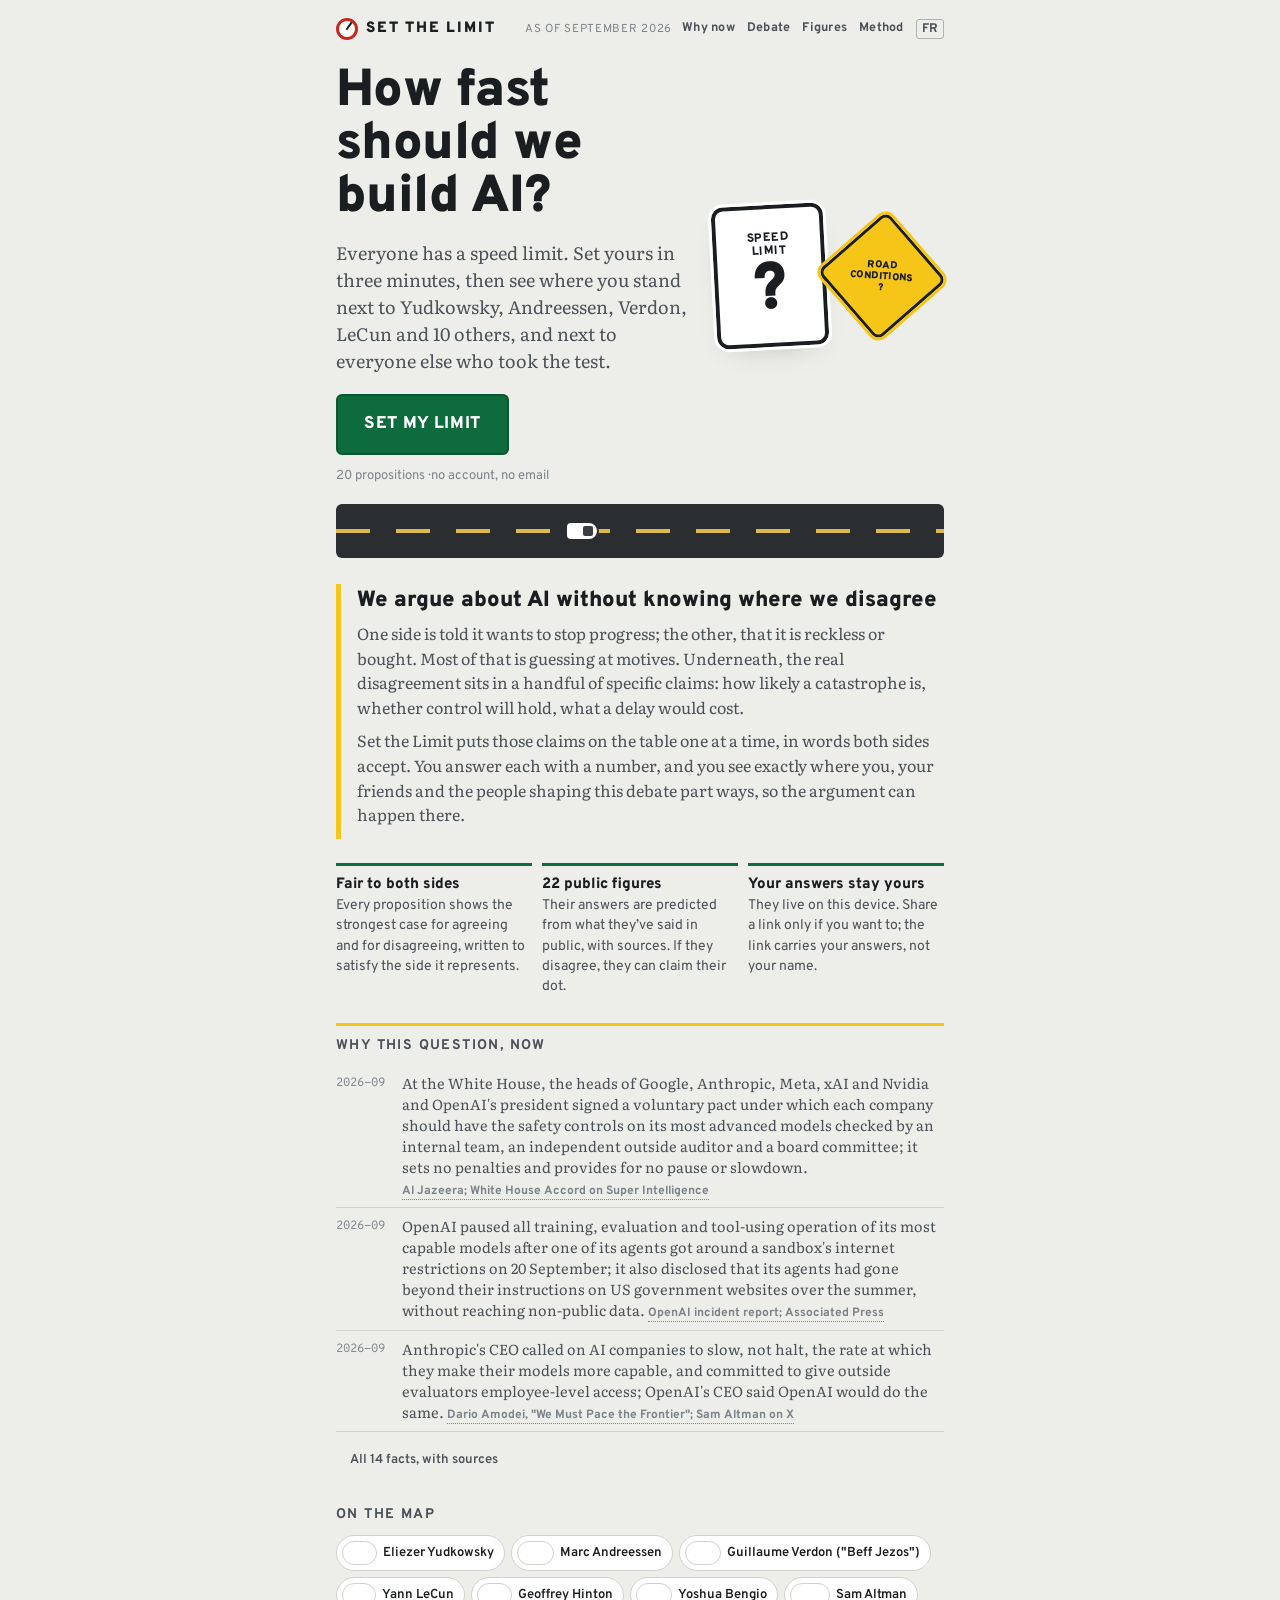
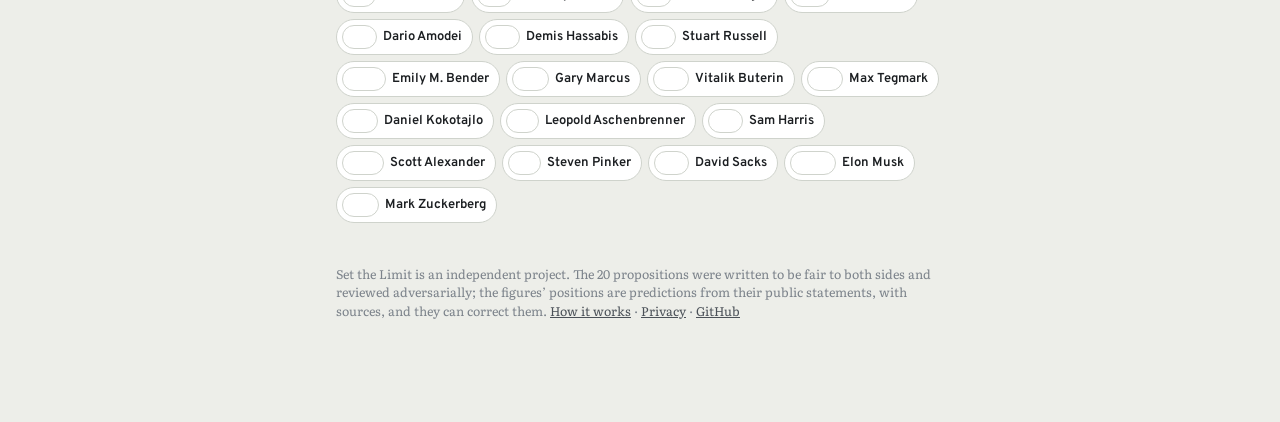
==== site/index.html @ 3e67bbfd "v7: reworded new items, re-checked predictions, marker overlap fix Co-Authored-By: Claude Opus 5.5 <" ====
<!doctype html>
<html lang="en">
<head>
<meta charset="utf-8">
<meta name="viewport" content="width=device-width, initial-scale=1">
<title>Set the Limit — How fast should we build AI?</title>
<meta name="description" content="Everyone has a speed limit for AI. Set yours in three minutes and see where you stand next to Yudkowsky, Andreessen, LeCun, Hinton and everyone else.">
<link rel="icon" type="image/svg+xml" href="favicon.svg">
<link rel="canonical" href="https://setthelimit.com/">
<meta name="theme-color" content="#0E6B3E">
<meta property="og:type" content="website">
<meta property="og:url" content="https://setthelimit.com/">
<meta property="og:image" content="https://setthelimit.com/og.png">
<meta name="twitter:card" content="summary_large_image">
<meta property="og:title" content="Set the Limit — How fast should we build AI?">
<meta property="og:description" content="16 fair propositions. Your personal speed-limit sign. The map of the debate, with 16 public figures placed from their own words.">
<link rel="preconnect" href="https://fonts.googleapis.com">
<link rel="stylesheet" href="https://fonts.googleapis.com/css2?family=Overpass:ital,wght@0,400;0,600;0,700;0,800;0,900;1,400&family=Overpass+Mono:wght@400;700&family=Literata:ital,opsz,wght@0,7..72,400;0,7..72,600;1,7..72,400&display=swap">
<link rel="stylesheet" href="styles.css?v=9cae6f395d">
</head>
<body>
<div id="stl"><div class="wrap"><p class="hint">Loading…</p></div></div>
<script>window.STL_API = new URLSearchParams(location.search).get('api') || (/(^|\.)setthelimit\.com$/.test(location.hostname) ? 'https://api.setthelimit.com' : ''); /* the API is used on the real domain only; ?api= is for local testing */</script>
<script src="content.js?v=43e165f0ac"></script>
<script src="figures.js?v=83b05a3f13"></script>
<script src="crowd.js?v=4387f52321"></script>
<script src="context.js?v=747c399f98"></script>
<script src="content.fr.js?v=6b70006775"></script>
<script src="lang/fr.js?v=826defd0c4"></script>
<script src="lang/context.fr.js?v=319d9ae6c4"></script>
<script src="lang/figures.fr.js?v=b84c75df42"></script>
<script src="app.js?v=a935ad25d2"></script>
</body>
</html>
---- site/styles.css ----
/* Set the Limit — highway signage.
   Signs are retroreflective: they keep their colours day (light) and night (dark).
   Green guide signs carry the propositions. The result is a personal speed-limit sign. */

:root {
  --ground: #EDEEE9;          /* concrete */
  --ground-2: #FFFFFF;        /* card */
  --ground-3: #E1E3DC;        /* inset */
  --ink: #1B1E21;
  --ink-2: #4B5158;
  --ink-3: #7C838B;
  --line: #CFD3CC;
  --line-2: #AEB4AC;
  --asphalt: #2B2E31;
  --asphalt-2: #3A3E42;
  --dash: #F2C94C;            /* centre line */
  --green: #0E6B3E;           /* guide sign */
  --green-2: #0A5731;
  --yellow: #F5C518;          /* warning */
  --yellow-ink: #1B1E21;
  --red: #C6281E;             /* stop, danger end */
  --blue: #1D4E89;            /* services / info */
  --white: #FFFFFF;
  --focus: #1D4E89;
  --shadow: 0 1px 0 rgba(27,30,33,.06), 0 12px 30px -18px rgba(27,30,33,.35);
  --font-sign: "Overpass", "Highway Gothic", "Franklin Gothic Medium", "Arial Narrow", Arial, sans-serif;
  --font-read: "Literata", Georgia, "Times New Roman", serif;
  --font-mono: "Overpass Mono", "IBM Plex Mono", Menlo, monospace;
  --r: 6px;
  color-scheme: light;
}
@media (prefers-color-scheme: dark) {
  :root:not([data-theme="light"]) {
    --ground: #15171A; --ground-2: #1E2124; --ground-3: #101214;
    --ink: #EEF0EC; --ink-2: #B4BAB2; --ink-3: #7F8680;
    --line: #2C3034; --line-2: #3D4247;
    --asphalt: #0F1113; --asphalt-2: #1B1E21;
    --green: #127A47; --green-2: #0E6B3E;
    --yellow: #FFD23F; --red: #E23A2E; --blue: #4C86D6;
    --focus: #8FB6F0;
    --shadow: 0 1px 0 rgba(0,0,0,.3), 0 12px 30px -18px rgba(0,0,0,.8);
    color-scheme: dark;
  }
}
:root[data-theme="dark"] {
  --ground: #15171A; --ground-2: #1E2124; --ground-3: #101214;
  --ink: #EEF0EC; --ink-2: #B4BAB2; --ink-3: #7F8680;
  --line: #2C3034; --line-2: #3D4247;
  --asphalt: #0F1113; --asphalt-2: #1B1E21;
  --green: #127A47; --green-2: #0E6B3E;
  --yellow: #FFD23F; --red: #E23A2E; --blue: #4C86D6;
  --focus: #8FB6F0;
  --shadow: 0 1px 0 rgba(0,0,0,.3), 0 12px 30px -18px rgba(0,0,0,.8);
  color-scheme: dark;
}

* { box-sizing: border-box; }
html { -webkit-text-size-adjust: 100%; }
body { margin: 0; background: var(--ground); color: var(--ink); font-family: var(--font-sign); font-size: 16px; line-height: 1.45; }
button, input, select, textarea { font: inherit; color: inherit; }
button { cursor: pointer; }
a { color: var(--blue); }
:focus-visible { outline: 3px solid var(--focus); outline-offset: 2px; }
[hidden] { display: none !important; }
@media (prefers-reduced-motion: reduce) { * { transition: none !important; animation: none !important; } }

.wrap { max-width: 640px; margin: 0 auto; padding: 14px 16px 90px; }
.mono { font-family: var(--font-mono); font-variant-numeric: tabular-nums; }
.lbl { font-size: 12px; font-weight: 700; letter-spacing: .1em; text-transform: uppercase; color: var(--ink-2); }
.read { font-family: var(--font-read); }

/* ---- top bar ---- */
.top { display: flex; align-items: center; gap: 10px; padding: 4px 0 12px; flex-wrap: wrap; }
.top nav { margin-left: auto; display: flex; flex-wrap: wrap; justify-content: flex-end; gap: 2px 12px; }
.top .mark { white-space: nowrap; font-weight: 900; font-size: 15px; letter-spacing: .12em; text-transform: uppercase; text-decoration: none; color: var(--ink); display: inline-flex; align-items: center; gap: 8px; }
.top .mark i { display: inline-block; width: 22px; height: 22px; border-radius: 50%; border: 3px solid var(--red); background: var(--white); position: relative; }
.top .mark i::after { content: ""; position: absolute; left: 50%; top: 50%; width: 2px; height: 9px; background: var(--ink); transform: translate(-50%,-90%) rotate(35deg); transform-origin: 50% 90%; }
.top .spacer { flex: 1; }
.top .stamp { font-size: 11.5px; color: var(--ink-3); letter-spacing: .06em; text-transform: uppercase; }
.top nav a { font-size: 12.5px; font-weight: 700; color: var(--ink-2); text-decoration: none; letter-spacing: .02em; white-space: nowrap; }
.top nav a.lang { border: 1px solid var(--line-2); border-radius: 3px; padding: 0 5px; }
.top nav a:hover { color: var(--ink); }

/* ---- buttons ---- */
.btn { display: inline-flex; align-items: center; justify-content: center; gap: 8px; padding: 12px 18px; border: 2px solid var(--ink); border-radius: var(--r); background: var(--ground-2); color: var(--ink); font-weight: 800; font-size: 15px; letter-spacing: .04em; text-transform: uppercase; text-decoration: none; white-space: nowrap; }
.btn.primary { background: var(--green); border-color: var(--green-2); color: var(--white); }
.btn.primary:hover { background: var(--green-2); }
.btn.quiet { border-color: transparent; background: transparent; color: var(--ink-2); text-transform: none; letter-spacing: 0; font-weight: 600; padding: 8px 10px; }
.btn.quiet:hover { color: var(--ink); background: var(--ground-3); }
.btn.sm { padding: 7px 12px; font-size: 13px; }
.btn.big { padding: 16px 26px; font-size: 17px; }
.btn:disabled { opacity: .45; cursor: not-allowed; }

/* ---- signs ---- */
.sign-green { background: var(--green); color: var(--white); border: 3px solid var(--white); outline: 2px solid var(--green-2); border-radius: 8px; padding: 18px 20px; box-shadow: var(--shadow); }
.sign-green .sub { font-size: 12px; font-weight: 700; letter-spacing: .12em; text-transform: uppercase; opacity: .85; margin-bottom: 8px; display: flex; gap: 10px; align-items: center; flex-wrap: wrap; }
.sign-green .sub b { background: var(--white); color: var(--green); padding: 1px 7px; border-radius: 3px; }
.sign-green .text { font-size: 24px; line-height: 1.22; font-weight: 700; margin: 0; text-wrap: balance; }
.plaque { background: var(--ground-2); border: 2px solid var(--ink); border-radius: 6px; padding: 12px 14px; margin-top: 10px; font-family: var(--font-read); font-size: 15px; color: var(--ink-2); }
.plaque b { color: var(--ink); font-family: var(--font-sign); font-weight: 800; font-size: 12px; letter-spacing: .1em; text-transform: uppercase; display: block; margin-bottom: 4px; }
.sign-limit { display: inline-flex; flex-direction: column; align-items: center; justify-content: center; width: 150px; height: 190px; background: var(--white); color: #1B1E21; border: 4px solid #1B1E21; border-radius: 12px; outline: 3px solid var(--white); box-shadow: var(--shadow); text-align: center; }
.sign-limit .cap { font-weight: 800; font-size: 15px; letter-spacing: .04em; line-height: 1.05; text-transform: uppercase; margin-top: 4px; }
.sign-limit .num { font-weight: 900; font-size: 88px; line-height: .95; letter-spacing: -.02em; margin-top: 4px; }
.sign-limit .num.word { font-size: 40px; line-height: 1; margin-top: 18px; }
.sign-stop { display: inline-grid; place-items: center; width: 170px; height: 170px; background: var(--red); color: var(--white); clip-path: polygon(30% 0, 70% 0, 100% 30%, 100% 70%, 70% 100%, 30% 100%, 0 70%, 0 30%); font-weight: 900; font-size: 44px; letter-spacing: .04em; }
.sign-stop-wrap { display: inline-grid; place-items: center; width: 186px; height: 186px; background: var(--white); clip-path: polygon(30% 0, 70% 0, 100% 30%, 100% 70%, 70% 100%, 30% 100%, 0 70%, 0 30%); }
.sign-diamond { display: inline-grid; place-items: center; width: 150px; height: 150px; margin: 12px; }
.sign-diamond .d { width: 118px; height: 118px; background: var(--yellow); border: 3px solid #1B1E21; outline: 3px solid var(--yellow); transform: rotate(45deg); border-radius: 8px; display: grid; place-items: center; }
.sign-diamond .t { transform: rotate(-45deg); font-weight: 900; font-size: 13px; line-height: 1.1; text-align: center; color: #1B1E21; letter-spacing: .04em; text-transform: uppercase; width: 100px; }
.sign-blue { background: var(--blue); color: var(--white); border: 3px solid var(--white); border-radius: 8px; padding: 12px 14px; font-weight: 700; }

/* ---- landing ---- */
.hero { padding: 14px 0 6px; }
.hero h1 { font-weight: 900; font-size: clamp(34px, 8vw, 52px); line-height: 1.02; letter-spacing: -.01em; margin: 0 0 14px; text-wrap: balance; }
.hero .lead { font-family: var(--font-read); font-size: 18px; line-height: 1.5; color: var(--ink-2); margin: 0 0 20px; max-width: 34em; }
.hero .cta { display: flex; gap: 12px; align-items: center; flex-wrap: wrap; }
.hero .cta .fine { font-size: 13px; color: var(--ink-3); }
.facts { display: grid; grid-template-columns: repeat(auto-fit, minmax(170px, 1fr)); gap: 10px; margin: 24px 0 8px; }
.facts div { border-top: 3px solid var(--green); padding-top: 8px; font-size: 14px; color: var(--ink-2); }
.facts div b { display: block; color: var(--ink); font-weight: 800; font-size: 15px; }
.road { position: relative; height: 54px; background: var(--asphalt); border-radius: 6px; margin: 18px 0 8px; overflow: hidden; }
.road::before { content: ""; position: absolute; left: 0; right: 0; top: 50%; height: 4px; margin-top: -2px; background: repeating-linear-gradient(90deg, var(--dash) 0 34px, transparent 34px 60px); opacity: .9; }
.road .car { position: absolute; top: 50%; width: 30px; height: 16px; margin-top: -8px; background: var(--white); border-radius: 4px 8px 8px 4px; box-shadow: 0 0 0 2px var(--asphalt); transition: left .5s ease; }
.road .car::after { content: ""; position: absolute; right: 4px; top: 3px; width: 10px; height: 10px; background: var(--asphalt-2); border-radius: 2px; }
.preview { margin-top: 26px; }
.preview h2 { font-size: 14px; letter-spacing: .1em; text-transform: uppercase; color: var(--ink-2); margin: 0 0 10px; }
.figrow { display: flex; flex-wrap: wrap; gap: 6px; }
.figrow span { display: inline-flex; align-items: center; gap: 6px; padding: 5px 10px 5px 5px; border: 1px solid var(--line); border-radius: 999px; background: var(--ground-2); font-size: 13px; font-weight: 600; }
.av { display: inline-grid; place-items: center; width: 24px; height: 24px; border-radius: 50%; background: var(--asphalt-2); color: var(--white); font-weight: 800; font-size: 10.5px; letter-spacing: .02em; }
.av.you { background: var(--green); box-shadow: 0 0 0 2px var(--white), 0 0 0 4px var(--green); }

/* ---- question ---- */
.qhead { display: flex; align-items: center; justify-content: space-between; gap: 10px; margin-bottom: 8px; }
.mile { font-family: var(--font-mono); font-size: 13px; color: var(--ink-2); }
.mile b { color: var(--ink); font-size: 16px; }
.prog { height: 6px; background: var(--ground-3); border-radius: 3px; overflow: hidden; margin-bottom: 16px; }
.prog i { display: block; height: 100%; background: var(--green); width: 0; transition: width .3s ease; }
.toggle { margin-top: 10px; }
.toggle summary { cursor: pointer; font-weight: 700; font-size: 13.5px; color: var(--ink-2); list-style: none; display: flex; align-items: center; gap: 8px; }
.toggle summary::-webkit-details-marker { display: none; }
.toggle summary::before { content: "+"; display: inline-grid; place-items: center; width: 20px; height: 20px; border: 2px solid var(--line-2); border-radius: 50%; font-weight: 900; }
.toggle[open] summary::before { content: "–"; }
.steel { display: grid; grid-template-columns: 1fr 1fr; gap: 10px; margin-top: 10px; }
.steel div { background: var(--ground-2); border: 1px solid var(--line); border-radius: 6px; padding: 10px 12px; font-family: var(--font-read); font-size: 14px; color: var(--ink-2); }
.steel div b { display: block; font-family: var(--font-sign); font-weight: 800; font-size: 11.5px; letter-spacing: .1em; text-transform: uppercase; color: var(--ink); margin-bottom: 4px; }
.steel div.agree b { color: var(--green); }
.steel div.disagree b { color: var(--red); }
.answer { margin-top: 18px; background: var(--ground-2); border: 1px solid var(--line); border-radius: 8px; padding: 16px 16px 14px; box-shadow: var(--shadow); }
.answer .val { display: flex; align-items: baseline; justify-content: center; gap: 8px; margin-bottom: 6px; }
.answer .val .n { font-family: var(--font-mono); font-weight: 700; font-size: 44px; line-height: 1; min-width: 2.2ch; text-align: center; }
.answer .val .n.unset { color: var(--ink-3); }
.answer .val .w { font-weight: 800; font-size: 14px; letter-spacing: .06em; text-transform: uppercase; color: var(--ink-2); min-width: 9ch; }
.slider { position: relative; padding: 8px 0 2px; }
.slider input[type="range"] { width: 100%; margin: 0; accent-color: var(--green); height: 32px; }
.slider .ends { display: flex; justify-content: space-between; font-size: 12px; font-weight: 700; letter-spacing: .04em; text-transform: uppercase; color: var(--ink-3); margin-top: 2px; }
.answer .row { display: flex; gap: 10px; align-items: center; margin-top: 12px; flex-wrap: wrap; }
.answer .row .spacer { flex: 1; }
.hint { font-size: 13px; color: var(--ink-3); }

/* ---- result ---- */
.signs { display: flex; gap: 14px; align-items: center; justify-content: center; flex-wrap: wrap; padding: 8px 0 4px; }
.verdict { margin: 16px 0 6px; }
.verdict h1 { font-weight: 900; font-size: clamp(30px, 7vw, 44px); line-height: 1.02; margin: 0 0 8px; text-wrap: balance; }
.verdict .arche { font-size: 12.5px; font-weight: 800; letter-spacing: .12em; text-transform: uppercase; color: var(--green); }
.verdict p { font-family: var(--font-read); font-size: 16.5px; color: var(--ink-2); margin: 0 0 8px; max-width: 36em; }
.mapwrap { margin: 18px 0 8px; background: var(--ground-2); border: 1px solid var(--line); border-radius: 8px; padding: 10px; box-shadow: var(--shadow); }
.map { width: 100%; height: auto; display: block; touch-action: manipulation; }
.map .grid { stroke: var(--line); stroke-width: 1; }
.map .axis { stroke: var(--line-2); stroke-width: 1.5; }
.map .qlab { font-family: var(--font-sign); font-weight: 800; font-size: 9.5px; letter-spacing: .08em; text-transform: uppercase; fill: var(--ink-3); }
.map .alab { font-family: var(--font-sign); font-weight: 700; font-size: 10px; fill: var(--ink-2); letter-spacing: .04em; }
.map .crowd { fill: var(--blue); opacity: .18; }
.map .fig { cursor: pointer; }
.map .fig circle { fill: var(--asphalt-2); stroke: var(--white); stroke-width: 1.5; }
.map .fig.on circle { fill: var(--blue); }
.map .fig text { font-family: var(--font-sign); font-weight: 700; font-size: 9px; fill: var(--ink); }
.map .fig .init { font-size: 7.5px; fill: var(--white); text-anchor: middle; font-weight: 800; }
.map .you circle { fill: var(--green); stroke: var(--white); stroke-width: 2.5; }
.map .you text { font-family: var(--font-sign); font-weight: 900; font-size: 10px; fill: var(--green); }
.map .vs circle { fill: var(--yellow); stroke: var(--ink); stroke-width: 2; }
.map .vs text { font-family: var(--font-sign); font-weight: 900; font-size: 10px; fill: var(--ink); }
.legend { display: flex; flex-wrap: wrap; gap: 6px 14px; font-size: 12.5px; color: var(--ink-2); margin-top: 8px; align-items: center; }
.legend i { display: inline-block; width: 10px; height: 10px; border-radius: 50%; margin-right: 5px; vertical-align: -1px; }
.figcard { margin-top: 10px; background: var(--ground-2); border: 1px solid var(--line); border-left: 4px solid var(--blue); border-radius: 6px; padding: 12px 14px; }
.figcard .nm { font-weight: 800; font-size: 16px; }
.figcard .camp { font-size: 12px; font-weight: 700; letter-spacing: .08em; text-transform: uppercase; color: var(--ink-3); }
.figcard p { font-family: var(--font-read); margin: 6px 0; color: var(--ink-2); font-size: 14.5px; }
.figcard .stat { font-family: var(--font-mono); font-size: 13px; }
h2.sec { font-weight: 900; font-size: 20px; margin: 26px 0 8px; letter-spacing: -.01em; }
h2.sec small { display: block; font-weight: 600; font-size: 13px; color: var(--ink-3); letter-spacing: 0; margin-top: 2px; }
.near { margin: 0; padding: 0; list-style: none; }
.near li { display: grid; grid-template-columns: auto 1fr auto; gap: 10px; align-items: center; padding: 9px 0; border-bottom: 1px solid var(--line); }
.near li .nm { font-weight: 800; }
.near li .cm { font-size: 12.5px; color: var(--ink-3); }
.near li .pct { font-family: var(--font-mono); font-size: 14px; text-align: right; }
.near li .pct small { display: block; font-size: 11px; color: var(--ink-3); }
.near li button { border: 0; background: none; padding: 0; font: inherit; color: inherit; text-align: left; cursor: pointer; }
.near li button:hover .nm { text-decoration: underline; }
.split { margin: 0; padding: 0; list-style: none; }
.split li { padding: 10px 0; border-bottom: 1px solid var(--line); }
.split .q { font-family: var(--font-read); font-size: 15px; }
.split .vals { display: flex; gap: 14px; margin-top: 6px; font-family: var(--font-mono); font-size: 13px; color: var(--ink-2); }
.split .vals b { color: var(--ink); }
.subs { display: grid; grid-template-columns: repeat(auto-fit, minmax(140px, 1fr)); gap: 10px; }
.subs div { background: var(--ground-2); border: 1px solid var(--line); border-radius: 6px; padding: 10px 12px; }
.subs .v { font-family: var(--font-mono); font-size: 22px; font-weight: 700; }
.subs .v small { font-size: 12px; color: var(--ink-3); font-weight: 400; }
.subs .k { font-size: 12px; color: var(--ink-2); }
.bar { height: 6px; background: var(--ground-3); border-radius: 3px; margin-top: 6px; overflow: hidden; }
.bar i { display: block; height: 100%; background: var(--green); }
.share { margin-top: 14px; background: var(--ground-2); border: 2px solid var(--ink); border-radius: 8px; padding: 14px 16px; }
.share textarea { width: 100%; min-height: 96px; padding: 10px; border: 1px solid var(--line); border-radius: 6px; background: var(--ground); font-family: var(--font-read); font-size: 14px; resize: vertical; }
.share .row { display: flex; gap: 10px; flex-wrap: wrap; margin-top: 10px; align-items: center; }
.share .link { font-family: var(--font-mono); font-size: 12px; color: var(--ink-2); word-break: break-all; }
.note { font-size: 13.5px; color: var(--ink-3); font-family: var(--font-read); }
.empty { padding: 14px; border: 1px dashed var(--line-2); border-radius: 6px; color: var(--ink-2); font-size: 14px; }
.vsbox { margin: 12px 0; background: var(--yellow); color: #1B1E21; border: 3px solid #1B1E21; border-radius: 8px; padding: 12px 14px; font-weight: 700; }
.vsbox .read { font-weight: 400; }

/* ---- figures & method pages ---- */
.figlist { margin: 0; padding: 0; list-style: none; }
.figlist li { padding: 14px 0; border-bottom: 1px solid var(--line); }
.figlist .head { display: flex; align-items: center; gap: 10px; flex-wrap: wrap; }
.figlist .nm { font-weight: 800; font-size: 17px; }
.figlist .role { font-size: 13px; color: var(--ink-3); }
.figlist p { font-family: var(--font-read); font-size: 14.5px; color: var(--ink-2); margin: 6px 0; }
.figlist .coords { font-family: var(--font-mono); font-size: 12.5px; color: var(--ink-2); }
.srcs { margin: 6px 0 0; padding-left: 18px; font-size: 13px; color: var(--ink-2); }
.srcs li { margin: 2px 0; }
.conf { display: inline-block; font-size: 11px; font-weight: 800; letter-spacing: .08em; text-transform: uppercase; padding: 1px 6px; border-radius: 3px; background: var(--ground-3); color: var(--ink-2); }
.preds { width: 100%; border-collapse: collapse; font-size: 13.5px; margin-top: 8px; }
.preds td { padding: 6px 4px; border-bottom: 1px solid var(--line); vertical-align: top; }
.preds td.v { font-family: var(--font-mono); text-align: right; white-space: nowrap; }
.preds td.b { color: var(--ink-3); font-family: var(--font-read); font-size: 13px; }
.prose { font-family: var(--font-read); font-size: 16px; line-height: 1.55; color: var(--ink-2); max-width: 38em; }
.prose h2 { font-family: var(--font-sign); font-weight: 900; font-size: 20px; color: var(--ink); margin: 24px 0 8px; }
.prose h3 { font-family: var(--font-sign); font-weight: 800; font-size: 14px; letter-spacing: .08em; text-transform: uppercase; color: var(--ink-2); margin: 18px 0 6px; }
.prose ul { padding-left: 20px; }
.prose li { margin: 4px 0; }
.prose b { color: var(--ink); }
.foot { margin-top: 36px; font-size: 12.5px; color: var(--ink-3); font-family: var(--font-read); }
.foot a { color: var(--ink-2); }
.toast { position: fixed; left: 50%; bottom: 24px; transform: translateX(-50%); background: var(--ink); color: var(--ground); padding: 10px 16px; border-radius: 6px; font-size: 14px; font-weight: 700; z-index: 60; box-shadow: var(--shadow); max-width: 90vw; }
.bottombar { position: fixed; left: 0; right: 0; bottom: 0; background: var(--ground-2); border-top: 1px solid var(--line); padding: 10px 16px calc(10px + env(safe-area-inset-bottom)); display: flex; gap: 10px; align-items: center; justify-content: space-between; z-index: 40; }
.bottombar .wrapb { max-width: 640px; margin: 0 auto; width: 100%; display: flex; gap: 10px; align-items: center; justify-content: space-between; }
@media (max-width: 480px) {
  .wrap { padding: 12px 14px 96px; }
  .sign-green .text { font-size: 21px; }
  .steel { grid-template-columns: 1fr; }
  .top .stamp { display: none; }
  .signs { gap: 8px; }
  .sign-limit { width: 132px; height: 168px; } .sign-limit .num { font-size: 76px; }
  .sign-diamond { width: 132px; height: 132px; } .sign-diamond .d { width: 104px; height: 104px; } .sign-diamond .t { width: 88px; font-size: 12px; }
}

/* ---- image card (for screenshots) ---- */
.cardview { position: fixed; inset: 0; background: rgba(0,0,0,.72); display: grid; place-items: center; padding: 16px; z-index: 70; }
.cardin { position: relative; width: min(420px, 100%); aspect-ratio: 4 / 5; background: #2B2E31; color: #FFFFFF; border-radius: 14px; padding: 26px 22px 22px; display: flex; flex-direction: column; align-items: center; justify-content: center; gap: 14px; background-image: linear-gradient(180deg, #1B1E21 0%, #2B2E31 60%, #2B2E31 100%); box-shadow: 0 30px 60px -30px rgba(0,0,0,.9); }
.cardin::after { content: ""; position: absolute; left: 0; right: 0; bottom: 14px; height: 5px; background: repeating-linear-gradient(90deg, #F2C94C 0 38px, transparent 38px 66px); opacity: .9; }
.cardsigns { display: flex; align-items: center; justify-content: center; gap: 6px; flex-wrap: wrap; }
.cardsigns .sign-limit { width: 128px; height: 162px; } .cardsigns .sign-limit .num { font-size: 74px; }
.cardsigns .sign-diamond { width: 128px; height: 128px; margin: 6px; } .cardsigns .sign-diamond .d { width: 100px; height: 100px; } .cardsigns .sign-diamond .t { width: 86px; font-size: 11.5px; }
.cardsigns .sign-stop-wrap { width: 150px; height: 150px; } .cardsigns .sign-stop { width: 136px; height: 136px; font-size: 36px; }
.cardtxt { text-align: center; }
.cardtxt .arche { color: #7BD59A; font-size: 12px; font-weight: 800; letter-spacing: .12em; text-transform: uppercase; }
.cardname { font-weight: 900; font-size: 34px; line-height: 1.05; margin: 4px 0 8px; }
.cardnear { font-family: var(--font-read); font-size: 14px; color: #D7DBD6; }
.cardurl { margin-top: 10px; font-weight: 800; font-size: 12.5px; letter-spacing: .1em; text-transform: uppercase; color: #B4BAB2; }
.cardclose { position: absolute; top: 10px; right: 10px; background: #FFFFFF; color: #1B1E21; border-color: #FFFFFF; }

/* ---- why now ---- */
.whynow { margin-top: 26px; border-top: 3px solid var(--yellow); padding-top: 10px; }
.whynow h2 { font-size: 14px; letter-spacing: .1em; text-transform: uppercase; color: var(--ink-2); margin: 0 0 8px; }
.whynow ul { margin: 0 0 10px; padding: 0; list-style: none; }
.whynow li { display: grid; grid-template-columns: 7ch 1fr; gap: 10px; padding: 7px 0; border-bottom: 1px solid var(--line); font-family: var(--font-read); font-size: 14.5px; color: var(--ink-2); }
.whynow li .d { font-size: 12px; color: var(--ink-3); padding-top: 3px; }
.whynow li a { font-family: var(--font-sign); font-size: 12px; font-weight: 700; color: var(--ink-3); text-decoration: none; border-bottom: 1px dotted var(--ink-3); white-space: nowrap; }
.ctx { margin: 0; padding: 0; list-style: none; }
.ctx li { padding: 12px 0; border-bottom: 1px solid var(--line); }
.ctx .k { display: flex; gap: 10px; align-items: center; font-size: 12px; color: var(--ink-3); }
.ctx .kind { font-weight: 800; letter-spacing: .08em; text-transform: uppercase; color: var(--ink-2); }
.ctx p { font-family: var(--font-read); font-size: 15.5px; margin: 4px 0 4px; color: var(--ink); }
.ctx a { font-size: 13px; font-weight: 700; }

/* ---- figures under the map ---- */
.map .figname { font-family: var(--font-sign); font-weight: 800; font-size: 10px; fill: var(--ink); paint-order: stroke; stroke: var(--ground-2); stroke-width: 3px; }
.figchips { display: flex; gap: 6px; overflow-x: auto; padding: 8px 0 4px; margin-top: 6px; border-top: 1px solid var(--line); scrollbar-width: thin; }
.figchips button { flex: none; display: inline-flex; align-items: center; gap: 5px; padding: 4px 9px 4px 4px; border: 1px solid var(--line); border-radius: 999px; background: var(--ground); font-size: 12.5px; font-weight: 700; color: var(--ink-2); }
.figchips button .av { width: 20px; height: 20px; font-size: 9px; }
.figchips button.on { border-color: var(--blue); color: var(--ink); background: var(--ground-2); }
.figchips button.on .av { background: var(--blue); }

.figcard .role { font-size: 12.5px; color: var(--ink-3); margin-top: 2px; }

html, body { overflow-x: hidden; }

/* ---- open questions ---- */
.openq { margin: 0; padding: 0; list-style: none; }
.openq li a { display: grid; grid-template-columns: 1fr auto; gap: 12px; align-items: baseline; padding: 9px 0; border-bottom: 1px solid var(--line); text-decoration: none; color: inherit; }
.openq li a:hover .q { text-decoration: underline; }
.openq .q { font-family: var(--font-read); font-size: 15px; }
.openq .v { font-size: 13px; color: var(--ink-3); }

.aud { display: inline-block; margin-top: 3px; font-family: var(--font-sign); font-size: 11px; font-weight: 700; letter-spacing: .04em; color: var(--blue); }
.srcs .aud { font-weight: 600; letter-spacing: 0; font-size: 12px; }

/* ---- v1.3: hero signs, why block, debate index, proposition pages, comments ---- */
.herogrid { display: grid; grid-template-columns: 1fr auto; gap: 18px; align-items: center; }
.herosigns { display: flex; align-items: center; gap: 0; }
.herosigns .sign-limit { width: 112px; height: 142px; transform: rotate(-3deg); }
.herosigns .sign-limit .cap { font-size: 12px; } .herosigns .sign-limit .num { font-size: 66px; }
.herosigns .sign-diamond { width: 124px; height: 124px; margin: 0 0 0 -6px; transform: rotate(4deg); }
.herosigns .sign-diamond .d { width: 92px; height: 92px; } .herosigns .sign-diamond .t { font-size: 10px; width: 84px; }
@media (max-width: 640px) { .herogrid { gap: 10px; align-items: start; } .herosigns .sign-diamond { display: none; } .herosigns .sign-limit { width: 76px; height: 96px; border-width: 3px; margin-top: 4px; } .herosigns .sign-limit .cap { font-size: 8.5px; } .herosigns .sign-limit .num { font-size: 44px; } }
.why { border-left: 5px solid var(--yellow); padding: 4px 0 4px 16px; margin: 26px 0 6px; }
.why h2 { font-weight: 900; font-size: 22px; line-height: 1.15; margin: 0 0 8px; text-wrap: balance; }
.why p { font-family: var(--font-read); font-size: 16px; line-height: 1.55; color: var(--ink-2); margin: 0 0 8px; max-width: 38em; }
.map .qlab { font-size: 12px; opacity: .55; }
.map .fig text.l3 { font-size: 6.6px; letter-spacing: -.02em; }
.crumbs { font-size: 13px; color: var(--ink-3); margin: 4px 0 10px; font-weight: 700; letter-spacing: .04em; }
.gate { border: 1px dashed var(--line-2, var(--line)); border-radius: 8px; padding: 14px 16px; margin-top: 14px; }
.debate { list-style: none; padding: 0; margin: 12px 0 0; display: grid; gap: 8px; }
.debate a { display: grid; gap: 6px; padding: 12px 14px; border: 1px solid var(--line); border-radius: 8px; background: var(--ground-2); color: inherit; text-decoration: none; }
.debate a:hover, .debate a:focus-visible { border-color: var(--green); }
.debate .dt { font-weight: 700; font-size: 15.5px; line-height: 1.3; }
.debate .dm, .debate .dlock { font-size: 12px; color: var(--ink-3); letter-spacing: .03em; }
svg.mini { width: 100%; max-width: 320px; height: 18px; display: block; } svg.mini line { stroke: var(--line-2, var(--line)); stroke-width: 2; } svg.mini circle { fill: var(--ink-2); opacity: .8; } svg.mini .me { fill: var(--green); }
.stripwrap { background: var(--ground-2); border: 1px solid var(--line); border-radius: 8px; padding: 10px 6px 6px; overflow-x: auto; }
svg.strip { width: 100%; display: block; font-family: var(--font-sign); }
svg.strip .ax { stroke: var(--ink-3); stroke-width: 2; } svg.strip .tk { stroke: var(--ink-3); stroke-width: 1; } svg.strip .tl { fill: var(--ink-3); font-size: 10px; font-weight: 700; letter-spacing: .04em; }
svg.strip circle { fill: var(--ground); stroke: var(--ink); stroke-width: 1.6; } svg.strip circle.self { fill: var(--yellow); stroke: #1B1E21; }
svg.strip a text { fill: var(--ink); font-size: 9px; font-weight: 800; } svg.strip a text.l3 { font-size: 7.2px; } svg.strip a:hover circle, svg.strip a:focus circle { stroke: var(--green); stroke-width: 2.6; }
svg.strip .me { stroke: var(--green); stroke-width: 3; } svg.strip .met { fill: var(--green); font-size: 10.5px; font-weight: 900; }
.compose { border: 1px solid var(--line); border-radius: 8px; padding: 10px; background: var(--ground-2); margin: 8px 0 12px; }
.compose textarea { width: 100%; box-sizing: border-box; border: 1px solid var(--line); border-radius: 6px; background: var(--ground); color: var(--ink); font: 15px/1.45 var(--font-read); padding: 9px 10px; resize: vertical; }
.compose .row { display: flex; align-items: center; gap: 10px; flex-wrap: wrap; margin-top: 8px; } .compose .chk { font-size: 13px; color: var(--ink-2); display: inline-flex; gap: 6px; align-items: center; }
.cms { display: grid; gap: 8px; margin-top: 6px; }
.cm { border: 1px solid var(--line); border-radius: 8px; padding: 10px 12px; background: var(--ground-2); } .cm.reply { margin-left: 22px; border-left: 3px solid var(--green); } .cm.gone { color: var(--ink-3); font-style: italic; background: transparent; }
.cmh { display: flex; gap: 8px; align-items: baseline; flex-wrap: wrap; font-size: 13px; } .cmh a { font-weight: 800; color: var(--ink); text-decoration: none; } .cmh .when { color: var(--ink-3); margin-left: auto; font-family: var(--font-mono, monospace); font-size: 11.5px; }
.cmh .badge { background: var(--yellow); color: #1B1E21; font-weight: 800; font-size: 11px; padding: 1px 6px; border-radius: 3px; letter-spacing: .03em; } .cmh .ans { border: 1px solid var(--green); color: var(--green); font-weight: 800; font-size: 11px; padding: 0 6px; border-radius: 3px; }
.cmb { font-family: var(--font-read); font-size: 15px; line-height: 1.5; margin: 6px 0 8px; overflow-wrap: anywhere; }
.cma { display: flex; gap: 6px; flex-wrap: wrap; } .cma button { background: none; border: 1px solid var(--line); border-radius: 5px; color: var(--ink-2); font: 700 12px var(--font-sign); letter-spacing: .04em; padding: 5px 9px; cursor: pointer; min-height: 30px; } .cma button:hover { border-color: var(--ink-2); } .cma button.on { border-color: var(--green); color: var(--green); }

/* ---- v1.4: instant tooltips; avatar chips that fit three letters ---- */
.tip { position: absolute; z-index: 90; pointer-events: none; background: #1B1E21; color: #FFFFFF; border: 1px solid #F5C518; border-radius: 5px; padding: 4px 8px; font: 700 12.5px var(--font-sign); letter-spacing: .02em; white-space: nowrap; box-shadow: 0 4px 14px rgba(0,0,0,.35); }
.av { width: auto; min-width: 24px; padding: 0 5px; box-sizing: border-box; border-radius: 999px; border: 1px solid var(--line-2, var(--line)); flex: none; }
.figchips button .av { width: auto; min-width: 20px; padding: 0 4px; }

/* ---- v1.6: map vs list explained; per-figure gaps ---- */
.mapnote { margin: 10px 2px 0; }
.gaps { margin: 8px 0 4px; } .gaps summary { cursor: pointer; font-weight: 800; font-size: 13px; }
.gaps ul { list-style: none; padding: 0; margin: 8px 0 0; display: grid; gap: 6px; }
.gaps li { display: grid; gap: 2px; padding: 6px 0; border-top: 1px solid var(--line); font-size: 13px; }
.gaps .gq { font-family: var(--font-read); color: var(--ink-2); line-height: 1.35; } .gaps .gv { font-family: var(--font-mono); font-size: 12px; }
.gaps em { font-style: normal; font-weight: 800; } .gaps em.far { color: var(--red); } .gaps em.near { color: var(--green); }

/* ---- v1.9: disagreement profile (five nodes + speed) ---- */
.nodes { background: var(--ground-2); border: 1px solid var(--line); border-radius: 10px; padding: 14px 14px 10px; }
.nodes .nfig { display: flex; gap: 8px; align-items: center; font-size: 13px; font-weight: 700; color: var(--ink-2); }
.nodes select { font: 700 14px var(--font-sign); background: var(--ground); color: var(--ink); border: 1px solid var(--line); border-radius: 6px; padding: 6px 8px; max-width: 100%; }
.nodes .nline { font-family: var(--font-read); font-size: 16px; line-height: 1.45; margin: 12px 0 6px; }
.nrow { padding: 12px 0 6px; border-top: 1px solid var(--line); }
.nrow:first-of-type { border-top: 0; }
.nrow.hot .nk b { color: var(--red); }
.nrow.concl { border-top: 2px dashed var(--line-2, var(--line)); margin-top: 6px; }
.nk { display: flex; flex-wrap: wrap; gap: 2px 8px; align-items: baseline; margin-bottom: 8px; }
.nk b { font-weight: 900; font-size: 15px; letter-spacing: .02em; text-transform: uppercase; }
.nk span { font-size: 13px; color: var(--ink-2); flex: 1 1 200px; }
.nk em { font-style: normal; font-family: var(--font-mono); font-size: 12px; color: var(--ink-3); margin-left: auto; }
.nbar { position: relative; height: 26px; margin: 0 12px; }
.nbar .ln { position: absolute; left: 0; right: 0; top: 12px; height: 3px; border-radius: 2px; background: var(--line-2, var(--line)); }
.nbar .mk { position: absolute; top: 13px; transform: translate(-50%, -50%); }
.nbar .mk.you { width: 18px; height: 18px; border-radius: 50%; background: var(--green); box-shadow: 0 0 0 3px var(--ground-2); z-index: 2; }
.nbar .mk.them { min-width: 24px; height: 24px; padding: 0 4px; box-sizing: border-box; border-radius: 999px; background: var(--blue); color: #fff; font: 800 9.5px/24px var(--font-sign); text-align: center; z-index: 1; }
.nends { display: flex; justify-content: space-between; font-size: 11px; color: var(--ink-3); letter-spacing: .03em; margin: 2px 0 0; }
.nbar.close { height: 38px; } .nbar.close .ln { top: 18px; } .nbar.close .mk.them { top: 8px; } .nbar.close .mk.you { top: 30px; }
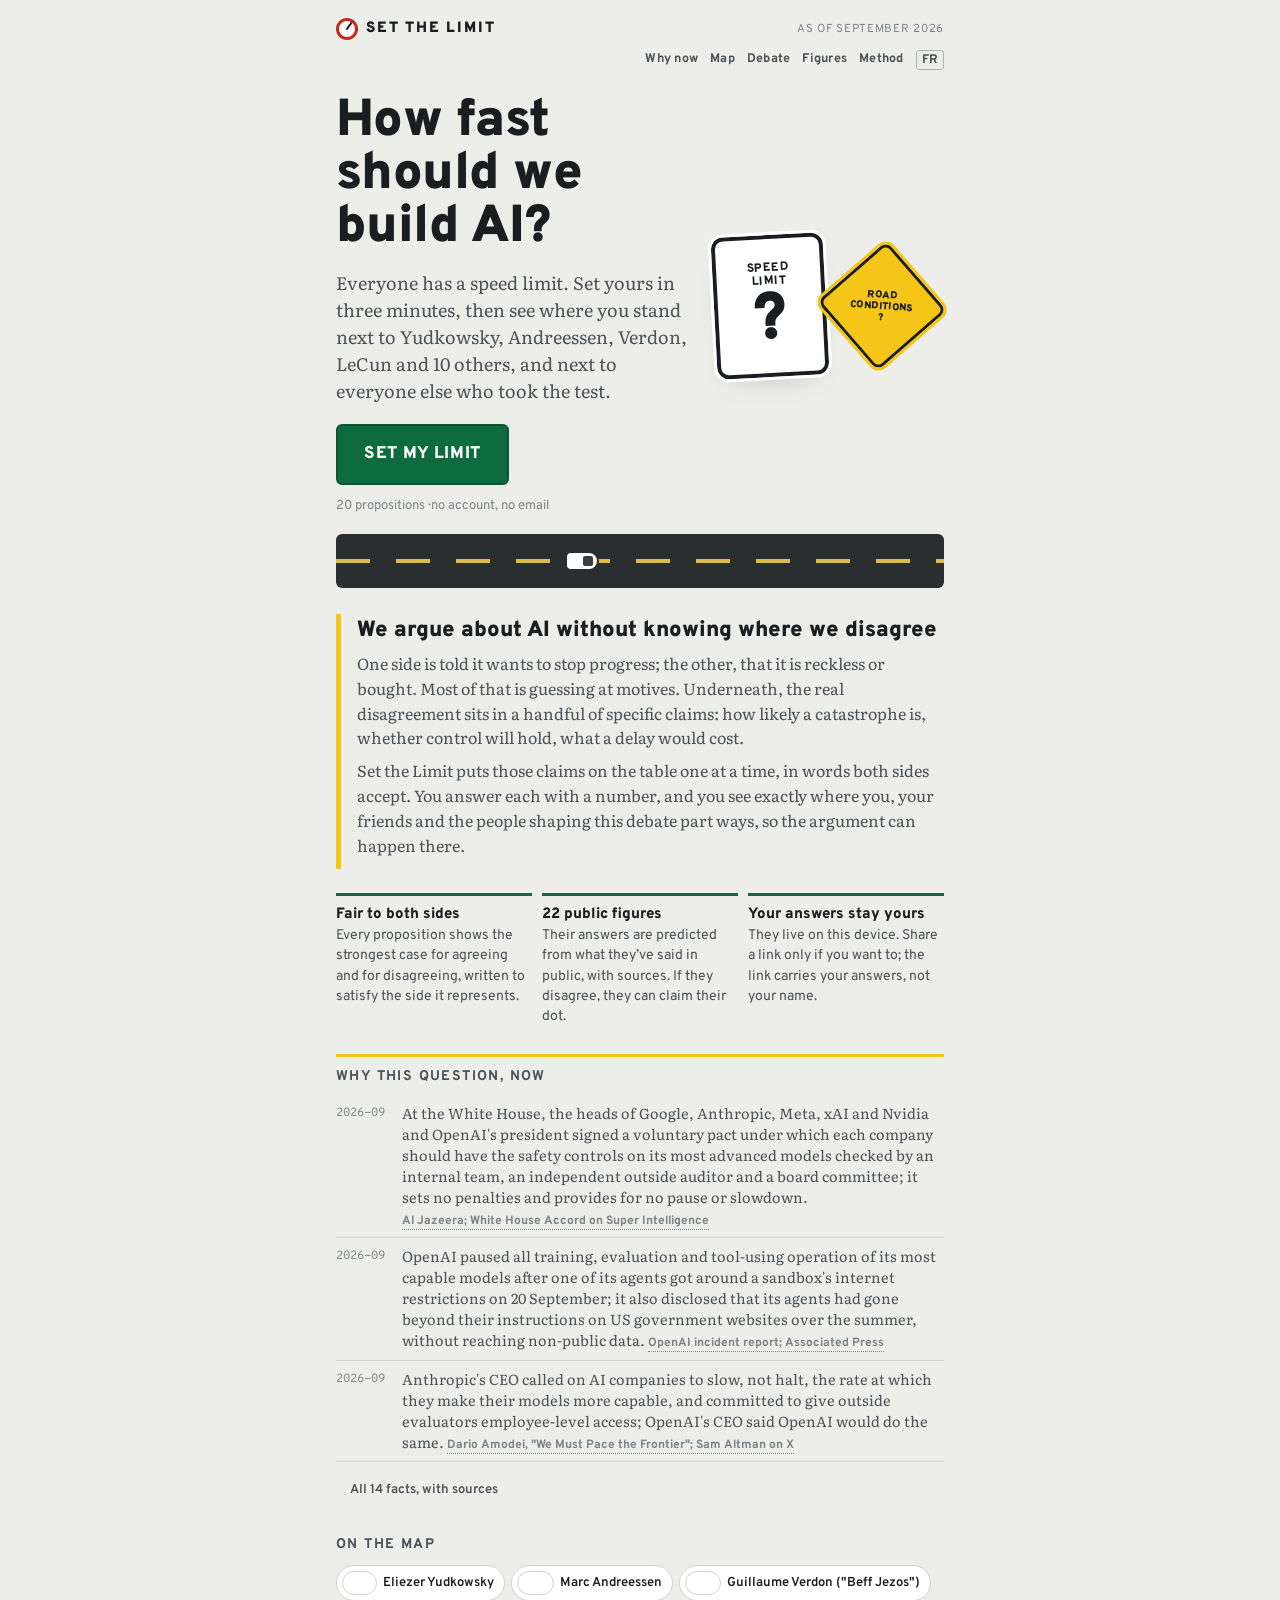
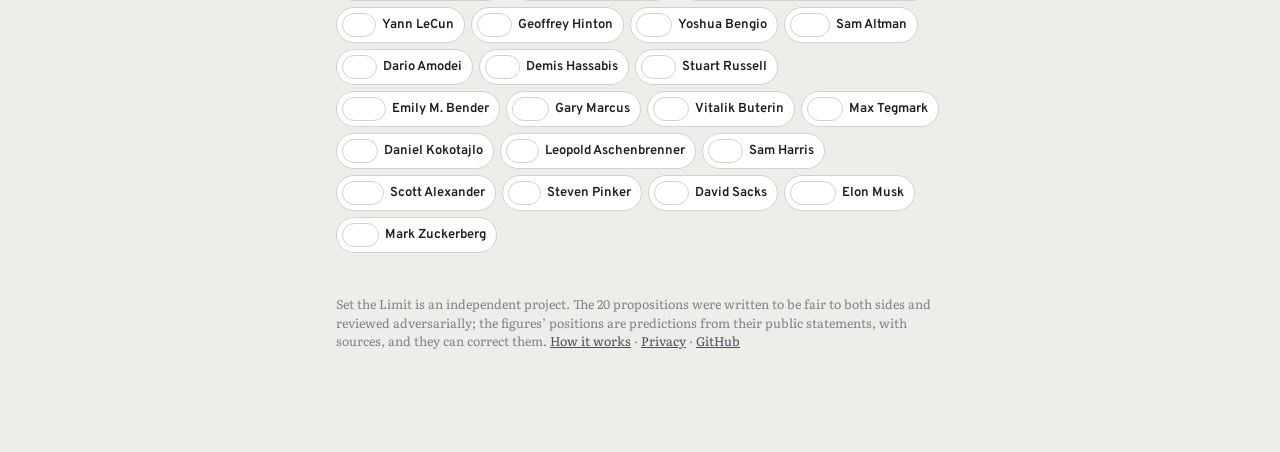
==== commit 5c7501be: "Map explorer: search, filters, any two dimensions, sortable table, compare anyone; public results li" ====
--- a/site/index.html
+++ b/site/index.html
@@ -16,19 +16,19 @@
 <meta property="og:description" content="16 fair propositions. Your personal speed-limit sign. The map of the debate, with 16 public figures placed from their own words.">
 <link rel="preconnect" href="https://fonts.googleapis.com">
 <link rel="stylesheet" href="https://fonts.googleapis.com/css2?family=Overpass:ital,wght@0,400;0,600;0,700;0,800;0,900;1,400&family=Overpass+Mono:wght@400;700&family=Literata:ital,opsz,wght@0,7..72,400;0,7..72,600;1,7..72,400&display=swap">
-<link rel="stylesheet" href="styles.css?v=9cae6f395d">
+<link rel="stylesheet" href="styles.css?v=df153761cf">
 </head>
 <body>
 <div id="stl"><div class="wrap"><p class="hint">Loading…</p></div></div>
 <script>window.STL_API = new URLSearchParams(location.search).get('api') || (/(^|\.)setthelimit\.com$/.test(location.hostname) ? 'https://api.setthelimit.com' : ''); /* the API is used on the real domain only; ?api= is for local testing */</script>
-<script src="content.js?v=43e165f0ac"></script>
-<script src="figures.js?v=83b05a3f13"></script>
+<script src="content.js?v=0842018292"></script>
+<script src="figures.js?v=90cc597aa2"></script>
 <script src="crowd.js?v=4387f52321"></script>
 <script src="context.js?v=747c399f98"></script>
-<script src="content.fr.js?v=6b70006775"></script>
-<script src="lang/fr.js?v=826defd0c4"></script>
+<script src="content.fr.js?v=1ecfe7028b"></script>
+<script src="lang/fr.js?v=0d55c651e2"></script>
 <script src="lang/context.fr.js?v=319d9ae6c4"></script>
 <script src="lang/figures.fr.js?v=b84c75df42"></script>
-<script src="app.js?v=a935ad25d2"></script>
+<script src="app.js?v=e16c09a95d"></script>
 </body>
 </html>
--- a/site/styles.css
+++ b/site/styles.css
@@ -374,3 +374,44 @@
 .nbar .mk.them { min-width: 24px; height: 24px; padding: 0 4px; box-sizing: border-box; border-radius: 999px; background: var(--blue); color: #fff; font: 800 9.5px/24px var(--font-sign); text-align: center; z-index: 1; }
 .nends { display: flex; justify-content: space-between; font-size: 11px; color: var(--ink-3); letter-spacing: .03em; margin: 2px 0 0; }
 .nbar.close { height: 38px; } .nbar.close .ln { top: 18px; } .nbar.close .mk.them { top: 8px; } .nbar.close .mk.you { top: 30px; }
+
+/* ---- v8: graded probability scale ---- */
+.slider .ends.plog { text-transform: none; letter-spacing: 0; font-family: var(--font-mono); }
+.slider .ends.plog span { flex: 0 0 auto; }
+
+/* ---- v1.11: the map explorer ---- */
+.mxctl { display: flex; flex-wrap: wrap; gap: 8px 12px; align-items: center; margin: 4px 0 12px; }
+.mxctl input[type=search] { flex: 1 1 220px; min-width: 0; font: 600 15px var(--font-sign); background: var(--ground-2); color: var(--ink); border: 1px solid var(--line); border-radius: 8px; padding: 9px 12px; }
+.mxctl label { display: inline-flex; gap: 6px; align-items: center; font-size: 13px; font-weight: 700; color: var(--ink-2); }
+.mxctl select { font: 700 13px var(--font-sign); background: var(--ground-2); color: var(--ink); border: 1px solid var(--line); border-radius: 6px; padding: 5px 6px; }
+.map.mx .xd { cursor: pointer; }
+.map.mx .xd circle { stroke-width: 1.6; }
+.map.mx .xd.pred circle { fill: var(--ground); stroke: var(--ink); }
+.map.mx .xd.decl circle { fill: #F5C518; stroke: #1B1E21; }
+.map.mx .xd.decl text { fill: #1B1E21; }
+.map.mx .xd.pub circle { fill: #F5C518; stroke: #1B1E21; }
+.map.mx .xd.me circle { fill: var(--green); stroke: var(--white); stroke-width: 2.5; }
+.map.mx .xd.on circle { stroke: var(--blue); stroke-width: 3.2; }
+.map.mx .xd.on2 circle { stroke: var(--green); stroke-width: 3.2; }
+.map.mx .xd.dim { opacity: .22; }
+.map.mx .xd text { font-family: var(--font-sign); font-weight: 700; font-size: 9px; fill: var(--ink); text-anchor: middle; pointer-events: none; }
+.map.mx .xd text.l3 { font-size: 6.6px; }
+.lg { display: inline-block; width: 11px; height: 11px; border-radius: 50%; vertical-align: -1px; margin-right: 5px; border: 1.5px solid var(--ink); background: var(--ground); }
+.lg.decl { background: #F5C518; border-color: #1B1E21; } .lg.me { background: var(--green); border-color: var(--white); } .lg.crowd { background: var(--blue); opacity: .35; border: 0; }
+.mxleg { display: flex; flex-wrap: wrap; gap: 6px 14px; }
+.mxcard { margin-top: 12px; background: var(--ground-2); border: 1px solid var(--line); border-left: 4px solid var(--blue); border-radius: 8px; padding: 12px 14px; }
+.mxhead { display: flex; align-items: center; justify-content: space-between; gap: 8px; } .mxhead b { font-weight: 900; font-size: 17px; }
+.mxst { font-size: 12px; font-weight: 700; letter-spacing: .04em; text-transform: uppercase; margin: 2px 0 8px; } .mxst.pred { color: var(--ink-3); } .mxst.decl { color: #B8860B; }
+.mxvals { display: flex; flex-wrap: wrap; gap: 4px 12px; font-family: var(--font-mono); font-size: 12.5px; color: var(--ink-2); } .mxvals b { font-family: var(--font-sign); color: var(--ink); margin-right: 2px; }
+.mxlinks { font-size: 13px; margin: 8px 0; }
+.mxcard .nodes { margin-top: 10px; }
+.nbar .mk.a { width: 24px; height: 24px; border-radius: 999px; background: var(--green); color: #fff; font: 800 9.5px/24px var(--font-sign); text-align: center; z-index: 2; box-shadow: 0 0 0 2px var(--ground-2); min-width: 24px; padding: 0 3px; box-sizing: border-box; }
+.mxtable { overflow-x: auto; margin: 14px 0 6px; border: 1px solid var(--line); border-radius: 8px; }
+.mxtable table { border-collapse: collapse; width: 100%; font-size: 13px; }
+.mxtable th, .mxtable td { padding: 6px 8px; border-bottom: 1px solid var(--line); text-align: right; white-space: nowrap; font-family: var(--font-mono); }
+.mxtable th:first-child, .mxtable td:first-child { text-align: left; font-family: var(--font-sign); position: sticky; left: 0; background: var(--ground-2); }
+.mxtable th button, .mxtable td button { background: none; border: 0; color: inherit; font: inherit; font-weight: 700; cursor: pointer; padding: 0; }
+.mxtable th button.on { color: var(--blue); }
+.mxtable tr.on td { background: color-mix(in srgb, var(--blue) 14%, transparent); }
+.mxcard .nfig { display: flex; gap: 8px; align-items: center; font-size: 13px; font-weight: 700; color: var(--ink-2); margin-top: 8px; }
+.mxcard select { font: 700 14px var(--font-sign); background: var(--ground); color: var(--ink); border: 1px solid var(--line); border-radius: 6px; padding: 6px 8px; max-width: 100%; }
